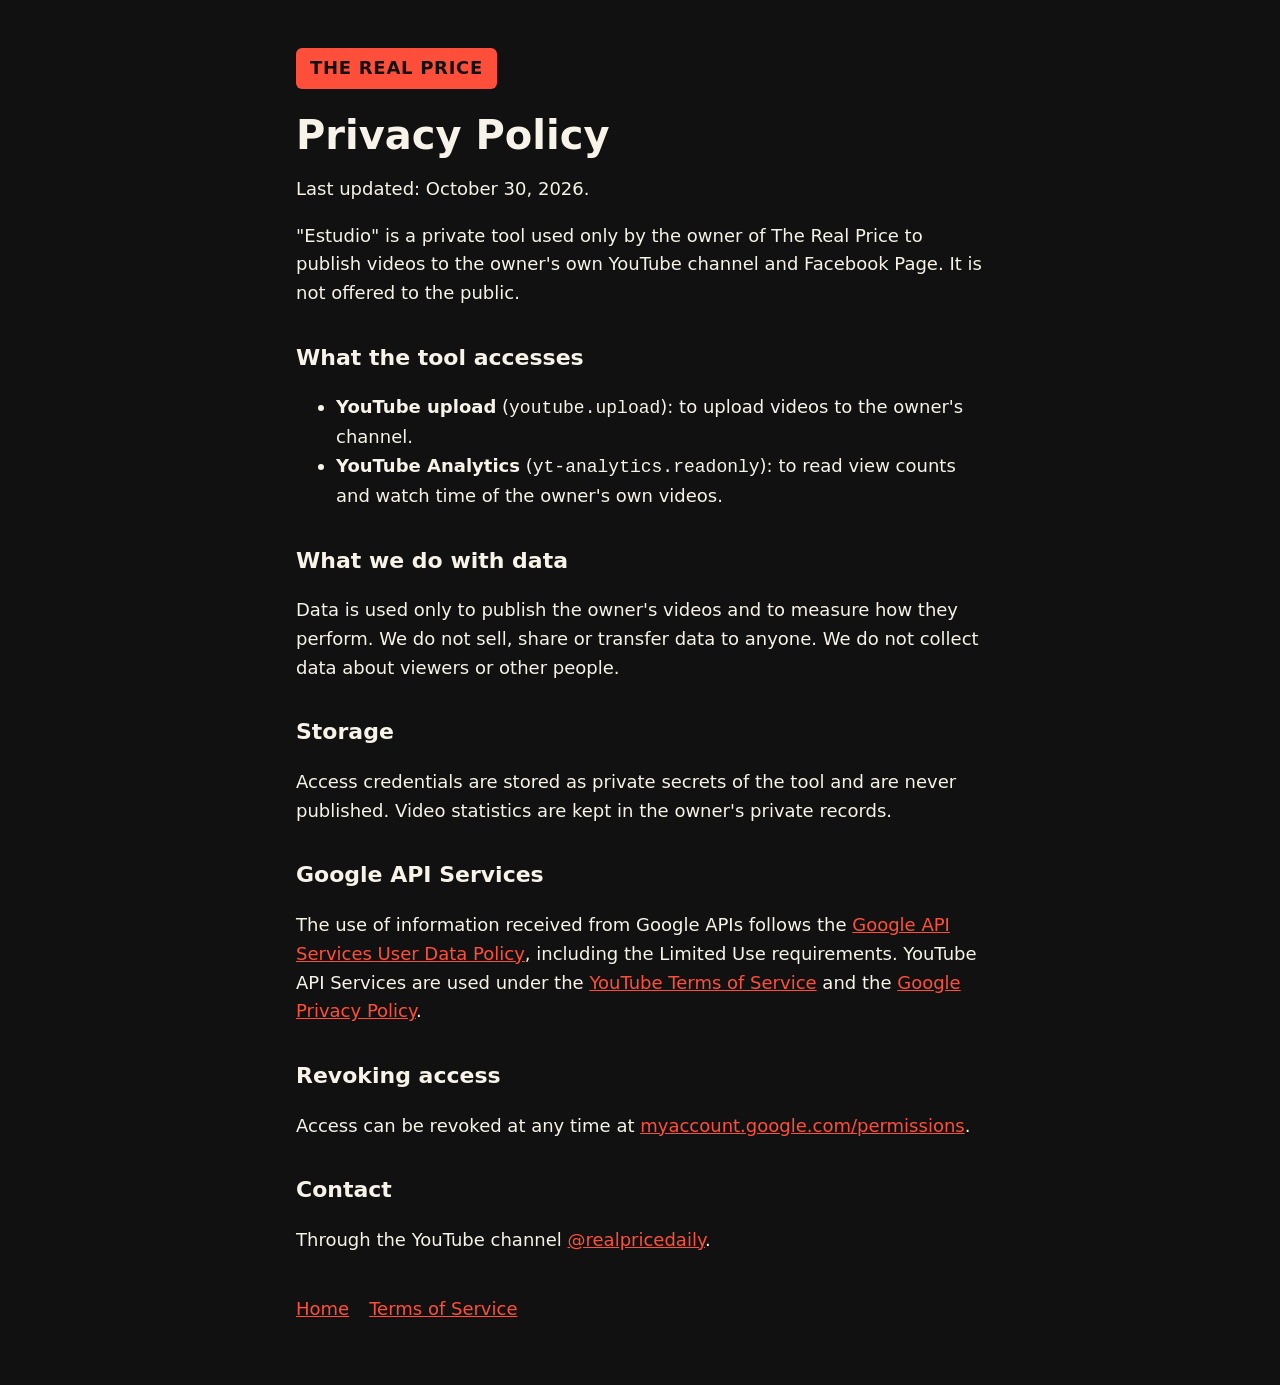
==== privacy.html @ 99d31494 "Site do The Real Price: página inicial, privacidade e termos Co-Authored-By: Claude Opus 5.5 <norepl" ====
<!doctype html>
<html lang="en">
<head>
<meta charset="utf-8">
<meta name="viewport" content="width=device-width, initial-scale=1">
<title>Privacy Policy · The Real Price</title>
<link rel="stylesheet" href="estilo.css">
</head>
<body>
<main>
<span class="marca">THE REAL PRICE</span>
<h1>Privacy Policy</h1>
<p>Last updated: October 30, 2026.</p>
<p>"Estudio" is a private tool used only by the owner of The Real Price to publish videos to the owner's own YouTube channel and Facebook Page. It is not offered to the public.</p>
<h2>What the tool accesses</h2>
<ul>
<li><strong>YouTube upload</strong> (<code>youtube.upload</code>): to upload videos to the owner's channel.</li>
<li><strong>YouTube Analytics</strong> (<code>yt-analytics.readonly</code>): to read view counts and watch time of the owner's own videos.</li>
</ul>
<h2>What we do with data</h2>
<p>Data is used only to publish the owner's videos and to measure how they perform. We do not sell, share or transfer data to anyone. We do not collect data about viewers or other people.</p>
<h2>Storage</h2>
<p>Access credentials are stored as private secrets of the tool and are never published. Video statistics are kept in the owner's private records.</p>
<h2>Google API Services</h2>
<p>The use of information received from Google APIs follows the <a href="https://developers.google.com/terms/api-services-user-data-policy">Google API Services User Data Policy</a>, including the Limited Use requirements. YouTube API Services are used under the <a href="https://www.youtube.com/t/terms">YouTube Terms of Service</a> and the <a href="https://policies.google.com/privacy">Google Privacy Policy</a>.</p>
<h2>Revoking access</h2>
<p>Access can be revoked at any time at <a href="https://myaccount.google.com/permissions">myaccount.google.com/permissions</a>.</p>
<h2>Contact</h2>
<p>Through the YouTube channel <a href="https://www.youtube.com/@realpricedaily">@realpricedaily</a>.</p>
<nav><a href="index.html">Home</a><a href="terms.html">Terms of Service</a></nav>
</main>
</body>
</html>
---- estilo.css ----
:root { --fundo: #111111; --tinta: #f7f3e8; --destaque: #ff4f3a; }
* { box-sizing: border-box; }
body { margin: 0; background: var(--fundo); color: var(--tinta); font: 18px/1.6 system-ui, -apple-system, "Segoe UI", sans-serif; }
main { max-width: 720px; margin: 0 auto; padding: 48px 16px 64px; }
.marca { display: inline-block; background: var(--destaque); color: var(--fundo); font-weight: 800; letter-spacing: .04em; padding: 6px 14px; border-radius: 6px; }
h1 { font-size: 40px; line-height: 1.1; margin: 24px 0 12px; }
h2 { font-size: 22px; margin-top: 32px; }
a { color: var(--destaque); }
nav { margin-top: 40px; display: flex; gap: 20px; flex-wrap: wrap; }
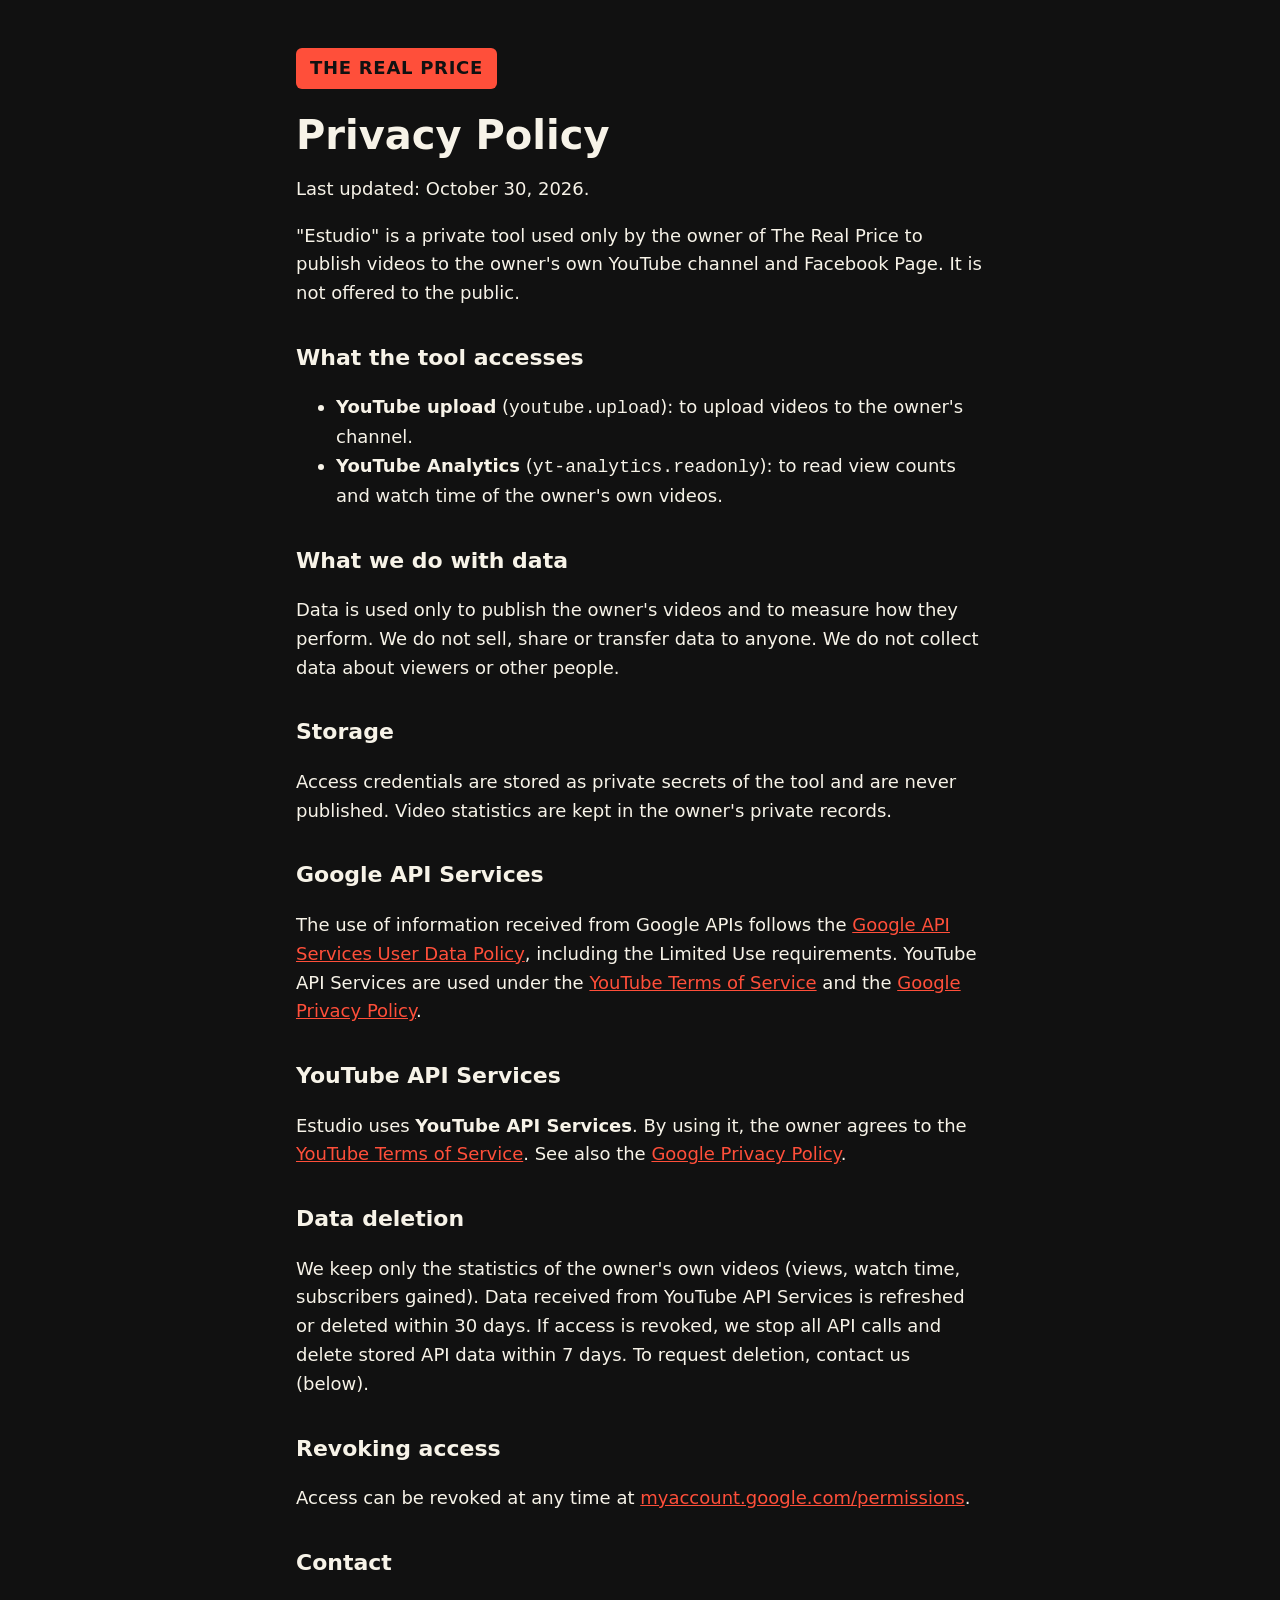
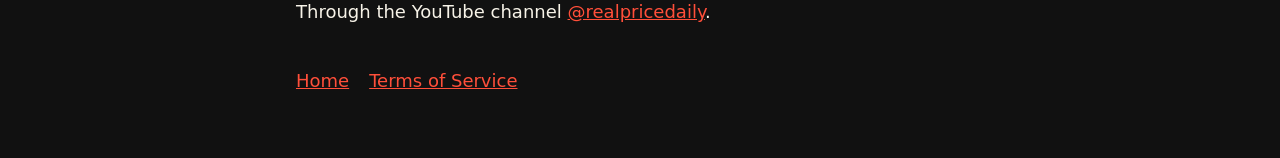
==== commit 67e06c33: "Privacidade: secção YouTube API Services e regra de apagar dados; página inicial com o link Co-Autho" ====
--- a/privacy.html
+++ b/privacy.html
@@ -23,6 +23,10 @@
 <p>Access credentials are stored as private secrets of the tool and are never published. Video statistics are kept in the owner's private records.</p>
 <h2>Google API Services</h2>
 <p>The use of information received from Google APIs follows the <a href="https://developers.google.com/terms/api-services-user-data-policy">Google API Services User Data Policy</a>, including the Limited Use requirements. YouTube API Services are used under the <a href="https://www.youtube.com/t/terms">YouTube Terms of Service</a> and the <a href="https://policies.google.com/privacy">Google Privacy Policy</a>.</p>
+<h2>YouTube API Services</h2>
+<p>Estudio uses <strong>YouTube API Services</strong>. By using it, the owner agrees to the <a href="https://www.youtube.com/t/terms">YouTube Terms of Service</a>. See also the <a href="https://policies.google.com/privacy">Google Privacy Policy</a>.</p>
+<h2>Data deletion</h2>
+<p>We keep only the statistics of the owner's own videos (views, watch time, subscribers gained). Data received from YouTube API Services is refreshed or deleted within 30 days. If access is revoked, we stop all API calls and delete stored API data within 7 days. To request deletion, contact us (below).</p>
 <h2>Revoking access</h2>
 <p>Access can be revoked at any time at <a href="https://myaccount.google.com/permissions">myaccount.google.com/permissions</a>.</p>
 <h2>Contact</h2>
